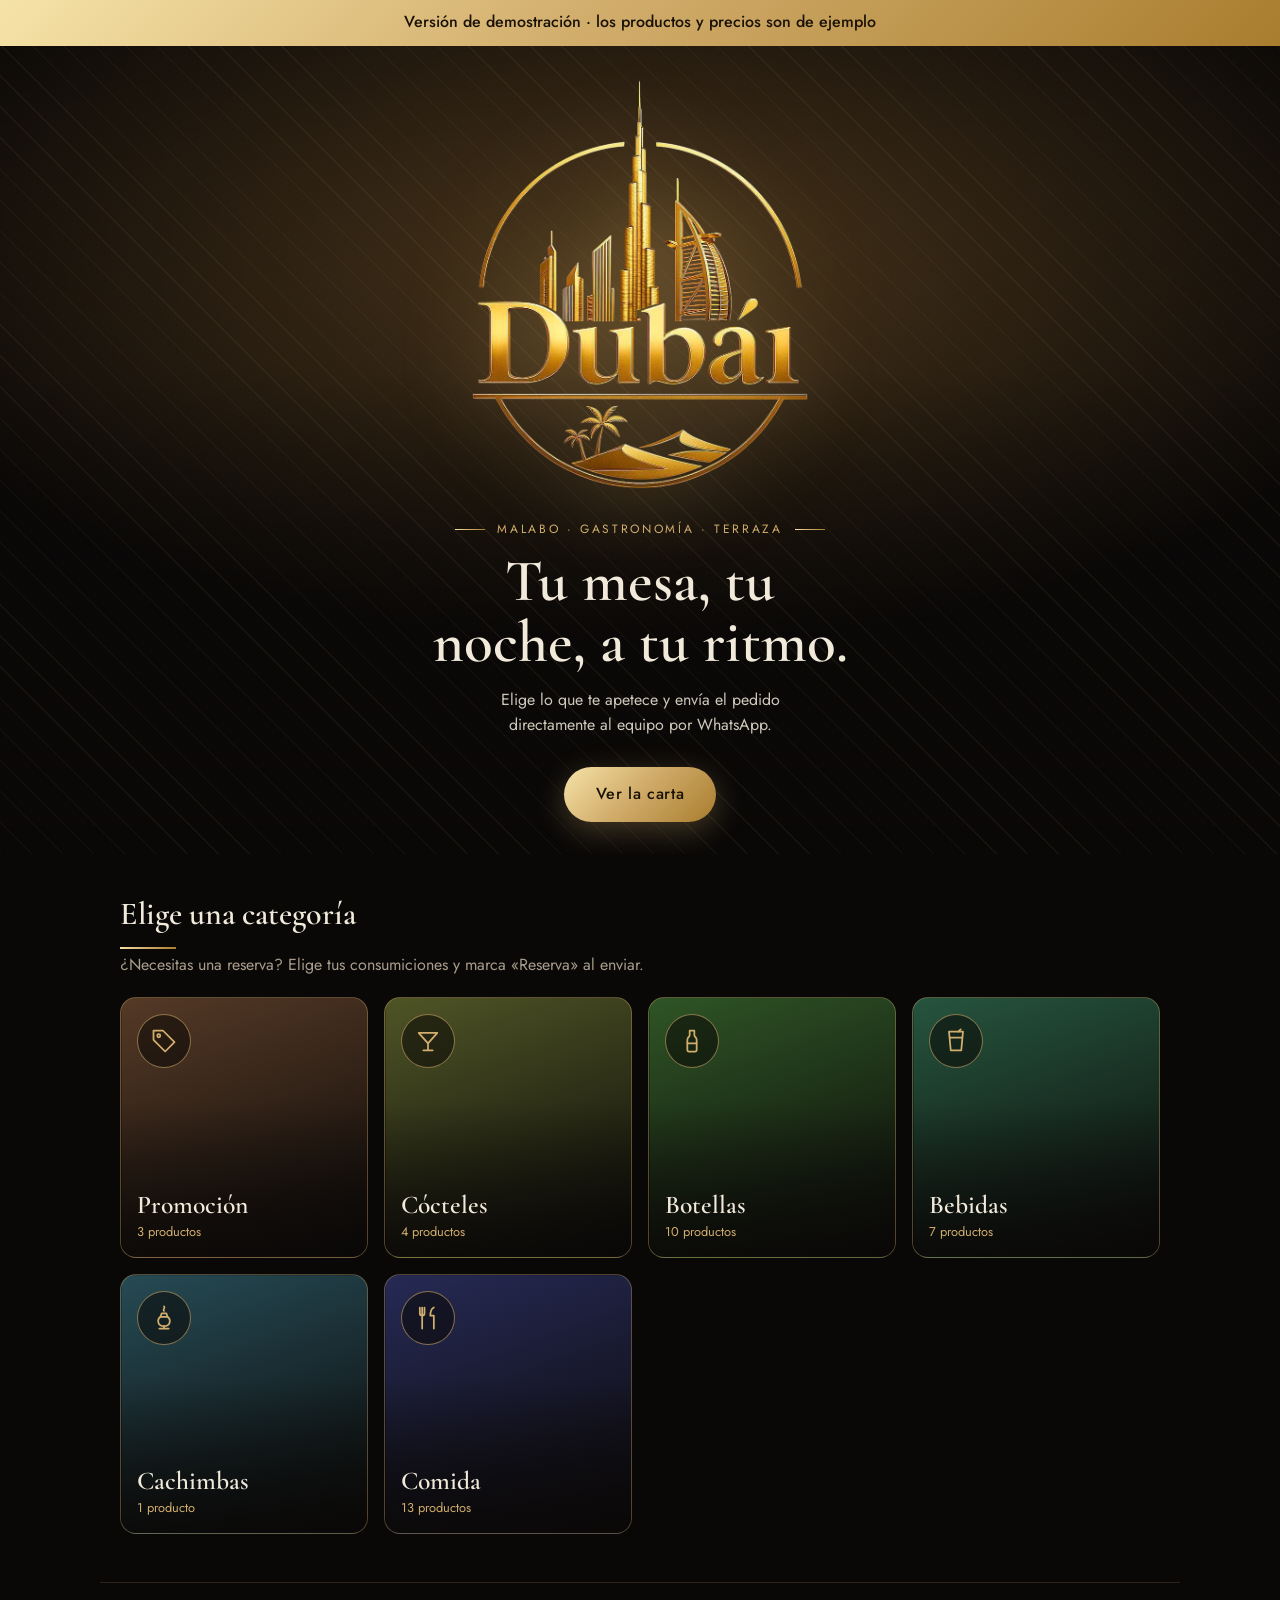
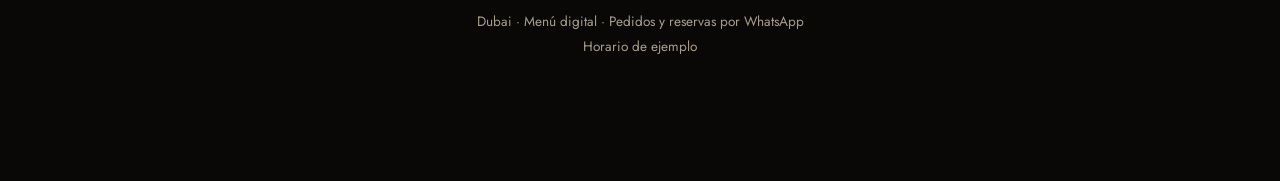
==== index.html @ 3c4e443f "Add files via upload" ====
<!DOCTYPE html>
<html lang="es">
<head>
  <meta charset="utf-8">
  <meta name="viewport" content="width=device-width, initial-scale=1, viewport-fit=cover">
  <title>Carta · Dubai · Malabo</title>
  <meta name="description" content="Carta de Dubai en Malabo: cócteles, botellas, bebidas y cachimbas. Pide o reserva por WhatsApp.">
  <meta name="theme-color" content="#0A0807">
  <meta name="robots" content="noindex, nofollow">
  <!-- Para que el enlace se vea con foto al compartirlo por WhatsApp, quita los comentarios y cambia la dirección por la tuya:
  <meta property="og:type" content="website"><meta property="og:title" content="Carta · Dubai">
  <meta property="og:image" content="https://TU-USUARIO.github.io/TU-REPOSITORIO/public/img/compartir.jpg">
  <meta property="og:url" content="https://TU-USUARIO.github.io/TU-REPOSITORIO/"><meta name="twitter:card" content="summary_large_image"> -->
  
  <link rel="icon" href="public/img/favicon.png">  <link rel="stylesheet" href="public/css/main.css?v=v8b7d2f9d0">
</head>
<body data-api="data/menu.json" data-ajustes="data/site.json" data-v="c90ee350">
  <noscript><p style="padding:2rem;text-align:center">Esta carta necesita JavaScript activado para mostrarse.</p></noscript>
  
  <div id="fondoCat" class="fondo-cat" aria-hidden="true" hidden><div class="capa"></div></div>

  <section id="inicio" class="hero">
    <div class="hero-in">
      <div id="logo" class="logo"><span class="marca">Dubai</span></div>
      <p class="kicker">Malabo · Gastronomía · Terraza</p>
      <p class="mesa-chip" hidden></p>
      <h1>Tu mesa, tu noche, a tu ritmo.</h1>
      <p class="sub">Elige lo que te apetece y envía el pedido directamente al equipo por WhatsApp.</p>
      <a class="btn-oro" href="#categorias">Ver la carta</a>
    </div>
  </section>

  <section id="categorias" class="bloque">
    <h2>Elige una categoría</h2>
    <p class="aviso">¿Necesitas una reserva? Elige tus consumiciones y marca «Reserva» al enviar.</p>
    <div id="tiles" class="tiles"><p class="estado">Cargando la carta…</p></div>
  </section>

  <section id="vista" class="bloque" hidden>
    <div class="topbar">
      <button class="atras" id="atras" aria-label="Volver a categorías">‹</button>
      <div class="tit"><p class="migas" id="migas" hidden></p><h2 id="tituloCat"></h2></div><span class="mesa-chip" hidden></span>
    </div>
    <nav class="chips" id="chips" aria-label="Categorías"></nav>
    <div id="lista" aria-live="polite"></div>
  </section>

  <footer class="pie">
    <p>Dubai · Menú digital · Pedidos y reservas por WhatsApp</p>
          </footer>

  <button class="barra-carrito" id="abrirCarrito" hidden>
    <span id="barraCantidad"></span><span>Ver pedido</span><strong id="barraTotal"></strong>
  </button>

  <div class="velo" id="velo" hidden></div>
  <aside class="panel" id="panel" role="dialog" aria-modal="true" aria-labelledby="tituloPanel" hidden>
    <div class="panel-cab"><h2 id="tituloPanel">Tu pedido</h2><button class="cerrar" id="cerrarCarrito" aria-label="Cerrar">✕</button></div>
    <p class="mesa-aviso" id="mesaAviso"></p>
    <ul class="lineas" id="lineas"></ul>
    <p class="total">Total <strong id="total"></strong></p>
    <div class="form">
      <label id="lblTipo">Tipo
        <select id="tipo"><option value="pedido">Pedido en el local</option><option value="reserva">Reserva</option></select>
      </label>
      <label data-modo="pedido" hidden>¿Dónde estás? <input id="ubicacion" maxlength="40" placeholder="Mesa 4, barra, de pie…"></label>
      <label data-modo="reserva" hidden>Fecha y hora <input id="fecha" type="datetime-local"></label>
      <label data-modo="reserva" hidden>Personas <input id="personas" type="number" min="1" max="50" value="2"></label>
      <label>Notas (opcional) <textarea id="notas" rows="2" placeholder="Alergias, sin hielo, algo que debamos saber…"></textarea></label>
    </div>
    <p class="error" id="error" role="alert" hidden></p>
    <button class="enviar" id="enviar">Enviar por WhatsApp</button>
    <button class="vaciar" id="vaciar">Vaciar pedido</button>
  </aside>
  <aside class="panel" id="selector" role="dialog" aria-modal="true" aria-labelledby="selTitulo" hidden>
    <div class="panel-cab"><h2 id="selTitulo"></h2><button class="cerrar" id="cerrarSel" aria-label="Cerrar">✕</button></div>
    <p class="aviso" id="selProducto"></p>
    <ul class="lineas" id="selLista"></ul>
    <button class="enviar" id="selListo">Listo</button>
  </aside>
  <script src="public/js/demo.js?v=7b2e28d3"></script>
</body>
</html>
---- public/css/main.css ----
@font-face{font-family:Cormorant;font-weight:500;font-display:swap;src:url(../fonts/cormorant-garamond-latin-500-normal.woff2) format("woff2")}
@font-face{font-family:Cormorant;font-weight:600;font-display:swap;src:url(../fonts/cormorant-garamond-latin-600-normal.woff2) format("woff2")}
@font-face{font-family:Jost;font-weight:400;font-display:swap;src:url(../fonts/jost-latin-400-normal.woff2) format("woff2")}
@font-face{font-family:Jost;font-weight:500;font-display:swap;src:url(../fonts/jost-latin-500-normal.woff2) format("woff2")}
:root{--noche:#0A0807;--capa:#15110E;--linea:#2b231b;--marfil:#F1E9DA;--suave:#a89d8c;--oro:#D2AE6D;--oro-t:#1a1206;--r:16px;
--serif:Cormorant,"Iowan Old Style",Georgia,serif;--sans:Jost,system-ui,-apple-system,"Segoe UI",sans-serif}
*{box-sizing:border-box}
html{scroll-behavior:smooth;scroll-padding-top:12px}
body{margin:0;background:var(--noche);color:var(--marfil);font:400 16px/1.55 var(--sans);padding-bottom:96px}
:focus-visible{outline:2px solid var(--oro);outline-offset:3px}
[hidden]{display:none!important}
h1,h2,h3{font-family:var(--serif);font-weight:600;margin:0}

.hero{min-height:88svh;display:grid;place-items:center;text-align:center;padding:2rem 1.5rem;
 background:linear-gradient(180deg,rgba(10,8,7,.55),rgba(10,8,7,.35) 45%,var(--noche)),radial-gradient(120% 80% at 50% 0,#4a3519,var(--noche) 70%)}
.hero-in{max-width:560px}
.logo{margin-bottom:1.4rem}
.logo img{max-width:200px;max-height:110px;width:auto;height:auto}
.marca{font:600 clamp(2.4rem,11vw,3.6rem)/1 var(--serif);letter-spacing:.06em;color:var(--oro)}
.kicker{margin:0 0 .8rem;color:var(--suave);letter-spacing:.12em;font-size:.85rem}
.hero h1{font-size:clamp(2.3rem,9vw,3.7rem);line-height:1.02;margin-bottom:1rem}
.sub{color:var(--marfil);opacity:.85;margin:0 auto 1.8rem;max-width:40ch}
.btn-oro{display:inline-block;background:var(--oro);color:var(--oro-t);padding:.95rem 2rem;border-radius:99px;text-decoration:none;font-weight:500}

.bloque{max-width:760px;margin:0 auto;padding:2.2rem 1.25rem 0}
.bloque>h2{font-size:2rem;margin-bottom:.3rem}
.aviso{color:var(--suave);margin:0 0 1.2rem}
.estado{color:var(--suave)}
.tiles{display:grid;grid-template-columns:1fr 1fr;gap:.8rem}
.tile{position:relative;aspect-ratio:4/3;border:1px solid var(--linea);border-radius:var(--r);overflow:hidden;cursor:pointer;display:flex;align-items:flex-end;padding:.9rem;text-align:left;color:var(--marfil);font:inherit;
 background:linear-gradient(160deg,hsl(var(--h,30) 38% 24%),var(--noche)) center/cover}
.tile::after{content:"";position:absolute;inset:0;background:linear-gradient(0deg,rgba(10,8,7,.85),transparent 60%)}
.tile span{position:relative;z-index:1;font:600 1.45rem/1.1 var(--serif)}
.tile small{display:block;font:400 .8rem var(--sans);color:var(--oro);margin-top:.2rem}
.tile:active{transform:scale(.98)}
@media(min-width:620px){.tiles{grid-template-columns:repeat(3,1fr)}}

.topbar{display:flex;align-items:center;gap:.6rem;margin-bottom:.8rem}
.topbar h2{font-size:2rem}
.atras{width:44px;height:44px;border-radius:50%;border:1px solid var(--linea);background:var(--capa);color:var(--oro);font-size:1.7rem;line-height:1;cursor:pointer}
.chips{position:sticky;top:0;z-index:5;display:flex;gap:.5rem;overflow-x:auto;padding:.7rem 0;background:var(--noche);scrollbar-width:none;border-bottom:1px solid var(--linea)}
.chips::-webkit-scrollbar{display:none}
.chips button{flex:none;border:1px solid var(--linea);background:transparent;color:var(--marfil);padding:.5rem 1.05rem;border-radius:99px;font:inherit;cursor:pointer}
.chips button[aria-pressed="true"]{background:var(--oro);border-color:var(--oro);color:var(--oro-t);font-weight:500}

.prod{display:grid;grid-template-columns:84px 1fr auto;gap:.9rem;align-items:center;padding:1rem 0;border-bottom:1px solid var(--linea)}
.prod.sin-foto{grid-template-columns:1fr auto}
.prod img{width:84px;height:84px;object-fit:cover;border-radius:var(--r);background:var(--capa)}
.prod h3{font-size:1.3rem;line-height:1.15}
.prod p{margin:.2rem 0 0;color:var(--suave);font-size:.9rem}
.precio{display:block;margin-top:.35rem;color:var(--oro);font-weight:500}
.cant{display:flex;align-items:center;gap:.45rem}
.cant button{width:40px;height:40px;border-radius:50%;border:1px solid var(--oro);background:transparent;color:var(--oro);font-size:1.3rem;line-height:1;cursor:pointer}
.cant button.mas{background:var(--oro);color:var(--oro-t)}
.cant span{min-width:1.6ch;text-align:center;font-weight:500}

.pie{max-width:760px;margin:3rem auto 0;padding:1.5rem 1.25rem;color:var(--suave);font-size:.85rem;text-align:center;border-top:1px solid var(--linea)}

.barra-carrito{position:fixed;left:1rem;right:1rem;bottom:calc(1rem + env(safe-area-inset-bottom,0px));max-width:728px;margin:0 auto;display:flex;justify-content:space-between;align-items:center;gap:1rem;background:var(--oro);color:var(--oro-t);border:0;border-radius:99px;padding:1rem 1.4rem;font:500 1rem var(--sans);cursor:pointer;box-shadow:0 10px 30px rgba(0,0,0,.55);z-index:8}
.velo{position:fixed;inset:0;background:rgba(0,0,0,.65);z-index:9}
.panel{position:fixed;left:0;right:0;bottom:0;max-height:92vh;overflow-y:auto;background:var(--capa);border-radius:24px 24px 0 0;padding:1.25rem;z-index:10;max-width:760px;margin:0 auto;border:1px solid var(--linea)}
.panel-cab{display:flex;justify-content:space-between;align-items:center}
.panel h2{font-size:1.8rem}
.cerrar{background:none;border:0;color:var(--marfil);font-size:1.3rem;width:44px;height:44px;cursor:pointer}
.lineas{list-style:none;margin:.5rem 0;padding:0}
.lineas li{display:flex;justify-content:space-between;align-items:center;gap:.75rem;padding:.65rem 0;border-bottom:1px solid var(--linea)}
.lineas .n{flex:1}.lineas small{display:block;color:var(--suave)}
.total{display:flex;justify-content:space-between;font-size:1.2rem;margin:.8rem 0}
.total strong{color:var(--oro)}
.form{display:grid;gap:.7rem}
.form label{display:grid;gap:.25rem;font-size:.9rem;color:var(--suave)}
.form input,.form select,.form textarea{background:var(--noche);color:var(--marfil);border:1px solid var(--linea);border-radius:12px;padding:.75rem;font:inherit}
.error{color:#ff9d9d;margin:.6rem 0 0}
.enviar{width:100%;margin-top:1rem;padding:1rem;border:0;border-radius:99px;background:var(--oro);color:var(--oro-t);font:500 1rem var(--sans);cursor:pointer}
.vaciar{width:100%;margin-top:.5rem;padding:.7rem;background:none;border:0;color:var(--suave);font:inherit;cursor:pointer;text-decoration:underline}
@media(prefers-reduced-motion:no-preference){.panel{animation:sube .22s ease-out}@keyframes sube{from{transform:translateY(30px);opacity:0}}}
@media(prefers-reduced-motion:reduce){html{scroll-behavior:auto}}

/* ===== v2: aspecto más vivo ===== */
:root{--grad:linear-gradient(135deg,#f6e3a8,#d2ae6d 45%,#a97d2e)}
body{background:var(--noche) radial-gradient(60% 40% at 50% 0,rgba(210,174,109,.10),transparent 70%) no-repeat}
.hero{position:relative;overflow:hidden;background:linear-gradient(180deg,rgba(10,8,7,.3),rgba(10,8,7,.15) 40%,var(--noche)),radial-gradient(90% 70% at 50% 25%,#5a4120,#0A0807 70%)}
.hero::before{content:"";position:absolute;inset:0;opacity:.07;background:repeating-linear-gradient(45deg,#d2ae6d 0 1px,transparent 1px 22px)}
.hero-in{position:relative;animation:entra .9s ease-out both}
.logo img{width:min(70vw,290px);max-width:none;max-height:none;filter:drop-shadow(0 8px 40px rgba(210,174,109,.35))}
.kicker{display:flex;align-items:center;justify-content:center;gap:.8rem;text-transform:uppercase;font-size:.75rem;letter-spacing:.22em;color:var(--oro)}
.kicker::before,.kicker::after{content:"";width:30px;height:1px;background:var(--grad)}
.btn-oro,.cant button.mas,.enviar,.barra-carrito{background:var(--grad)}
.btn-oro{box-shadow:0 8px 30px rgba(210,174,109,.3);letter-spacing:.04em;font-weight:500}
.bloque>h2::after{content:"";display:block;width:56px;height:2px;background:var(--grad);margin-top:.5rem}
.tiles{gap:1rem}
.tile{aspect-ratio:1/1.05;flex-direction:column;justify-content:space-between;align-items:flex-start;padding:1rem;border-color:rgba(210,174,109,.35);transition:transform .25s,border-color .25s,box-shadow .25s}
.tile:hover{transform:translateY(-4px);border-color:var(--oro);box-shadow:0 12px 34px rgba(210,174,109,.18)}
.tile .ico{position:relative;z-index:1;width:54px;height:54px;border-radius:50%;display:grid;place-items:center;border:1px solid rgba(210,174,109,.6);background:rgba(10,8,7,.55);color:var(--oro)}
.tile .ico svg{width:28px;height:28px;fill:none;stroke:currentColor;stroke-width:1.5;stroke-linecap:round;stroke-linejoin:round}
.tile .nom{position:relative;z-index:1;font:600 1.6rem/1.05 var(--serif)}
.prod{background:linear-gradient(180deg,rgba(255,255,255,.04),rgba(255,255,255,.01));border:1px solid var(--linea);border-radius:var(--r);padding:.9rem;margin:.7rem 0}
.prod img{box-shadow:0 0 0 1px rgba(210,174,109,.5)}
.precio{font:600 1.3rem var(--serif);background:var(--grad);-webkit-background-clip:text;background-clip:text;color:transparent}
.btn-elegir{border:1px solid var(--oro);background:transparent;color:var(--oro);padding:.65rem 1rem;border-radius:99px;font:500 .95rem var(--sans);cursor:pointer;white-space:nowrap}
.panel .aviso{color:var(--oro);margin:.4rem 0 0}
.rev{opacity:0;transform:translateY(16px);transition:opacity .6s,transform .6s}.rev.in{opacity:1;transform:none}
@keyframes entra{from{opacity:0;transform:translateY(18px)}}
@media(prefers-reduced-motion:reduce){.rev{opacity:1;transform:none;transition:none}.hero-in{animation:none}}

/* ===== v3: ajuste a todas las pantallas ===== */
body{overflow-x:clip}
img,svg{max-width:100%}
.cant .btn-elegir{width:auto;height:auto;min-height:44px;padding:.6rem 1.1rem;border-radius:99px;font:500 .95rem/1.1 var(--sans);background:transparent;color:var(--oro)}
.prod{grid-template-columns:84px minmax(0,1fr) auto}
.prod.sin-foto{grid-template-columns:minmax(0,1fr) auto}
.prod>div{min-width:0}
.chips{margin:0 -1.25rem;padding-left:1.25rem;padding-right:1.25rem}
.form{grid-template-columns:minmax(0,1fr)}
.form input,.form select,.form textarea{width:100%}
@media(max-width:480px){
  .prod{grid-template-columns:72px minmax(0,1fr)}
  .prod.sin-foto{grid-template-columns:minmax(0,1fr)}
  .prod img{width:72px;height:72px}
  .prod .cant{grid-column:1/-1;justify-content:flex-end}
}
@media(min-width:900px){
  .bloque,.pie{max-width:1080px}
  .tiles{grid-template-columns:repeat(4,1fr)}
  #lista{display:grid;grid-template-columns:1fr 1fr;gap:0 1.6rem}
  .logo img{width:340px}
  .barra-carrito{max-width:520px}
  .panel{max-width:560px;left:50%;right:auto;top:50%;bottom:auto;transform:translate(-50%,-50%);border-radius:24px;max-height:88vh;animation-name:aparece}
  @keyframes aparece{from{opacity:0}}
}
@media(max-width:480px){.kicker{letter-spacing:.14em;font-size:.7rem}.kicker::before,.kicker::after{width:18px}}
.hero h1,.sub{text-wrap:balance}

.aviso-top{background:var(--grad);color:var(--oro-t);text-align:center;padding:.65rem 1rem;font-weight:500}
.pie p{margin:.25rem 0}.pie a{color:var(--oro)}

/* ===== v4: fondo suave por categoría ===== */
.fondo-cat{position:fixed;inset:0;z-index:-1;pointer-events:none}
.fondo-cat::after{content:"";position:absolute;inset:0;background:linear-gradient(180deg,var(--noche),rgba(10,8,7,0) 26%,rgba(10,8,7,0) 60%,var(--noche))}
.fondo-cat .capa{position:absolute;inset:0;opacity:0;transition:opacity .6s;background-position:center;background-size:280px}
.fondo-cat .capa.on{opacity:.2}
.fondo-cat .capa.foto{background-size:cover;background-repeat:no-repeat;filter:saturate(.75)}
.fondo-cat .capa.foto.on{opacity:.3}
@media(prefers-reduced-motion:reduce){.fondo-cat .capa{transition:none}}
.fondo-cat .capa.art-cocteles{background-image:url("data:image/svg+xml,%3Csvg xmlns='http://www.w3.org/2000/svg' width='280' height='280' viewBox='0 0 280 280'%3E%3Cg fill='none' stroke='%23D2AE6D' stroke-width='1.5' stroke-linecap='round' stroke-linejoin='round'%3E%3Cg transform='translate(20 24) rotate(-12) scale(1)'%3E%3Cpath d='M0 0h40l-20 26z'/%3E%3Cpath d='M20 26v28M7 54h26'/%3E%3Ccircle cx='26' cy='7' r='2.5'/%3E%3C/g%3E%3Cg transform='translate(170 40) rotate(14) scale(0.9)'%3E%3Cpath d='M0 0h40l-20 26z'/%3E%3Cpath d='M20 26v28M7 54h26'/%3E%3Ccircle cx='26' cy='7' r='2.5'/%3E%3C/g%3E%3Cg transform='translate(60 190) rotate(8) scale(0.8)'%3E%3Cpath d='M0 0h40l-20 26z'/%3E%3Cpath d='M20 26v28M7 54h26'/%3E%3Ccircle cx='26' cy='7' r='2.5'/%3E%3C/g%3E%3Cg transform='translate(115 140) rotate(0) scale(1)'%3E%3Ccircle r='13'/%3E%3Ccircle r='9'/%3E%3Cpath d='M0-9V9M-9 0H9M-6.4-6.4L6.4 6.4M6.4-6.4L-6.4 6.4'/%3E%3C/g%3E%3Cg transform='translate(235 205) rotate(0) scale(0.8)'%3E%3Ccircle r='13'/%3E%3Ccircle r='9'/%3E%3Cpath d='M0-9V9M-9 0H9M-6.4-6.4L6.4 6.4M6.4-6.4L-6.4 6.4'/%3E%3C/g%3E%3Cg transform='translate(130 50) rotate(0) scale(1)'%3E%3Cpath d='M0-7V7M-7 0H7'/%3E%3C/g%3E%3Cg transform='translate(250 120) rotate(0) scale(1)'%3E%3Cpath d='M0-7V7M-7 0H7'/%3E%3C/g%3E%3Cg transform='translate(30 130) rotate(0) scale(1)'%3E%3Cpath d='M0-7V7M-7 0H7'/%3E%3C/g%3E%3Cg transform='translate(160 250) rotate(0) scale(1)'%3E%3Cpath d='M0-7V7M-7 0H7'/%3E%3C/g%3E%3C/g%3E%3C/svg%3E")}
.fondo-cat .capa.art-botellas{background-image:url("data:image/svg+xml,%3Csvg xmlns='http://www.w3.org/2000/svg' width='280' height='280' viewBox='0 0 280 280'%3E%3Cg fill='none' stroke='%23D2AE6D' stroke-width='1.5' stroke-linecap='round' stroke-linejoin='round'%3E%3Cg transform='translate(24 20) rotate(-8) scale(0.9)'%3E%3Cpath d='M12 0h14v16c0 5 10 7 10 20v52a5 5 0 0 1-5 5H7a5 5 0 0 1-5-5V36c0-13 10-15 10-20z'/%3E%3Cpath d='M2 52h34M2 78h34'/%3E%3C/g%3E%3Cg transform='translate(135 26) rotate(10) scale(1)'%3E%3Cpath d='M14 0h10v30c0 6 8 10 8 22v46a4 4 0 0 1-4 4H10a4 4 0 0 1-4-4V52c0-12 8-16 8-22z'/%3E%3Cpath d='M6 66h26'/%3E%3C/g%3E%3Cg transform='translate(215 125) rotate(6) scale(0.85)'%3E%3Cpath d='M12 0h14v16c0 5 10 7 10 20v52a5 5 0 0 1-5 5H7a5 5 0 0 1-5-5V36c0-13 10-15 10-20z'/%3E%3Cpath d='M2 52h34M2 78h34'/%3E%3C/g%3E%3Cg transform='translate(45 160) rotate(-6) scale(0.9)'%3E%3Cpath d='M14 0h10v30c0 6 8 10 8 22v46a4 4 0 0 1-4 4H10a4 4 0 0 1-4-4V52c0-12 8-16 8-22z'/%3E%3Cpath d='M6 66h26'/%3E%3C/g%3E%3Cg transform='translate(120 195) rotate(0) scale(1)'%3E%3Cpath d='M0-7V7M-7 0H7'/%3E%3C/g%3E%3Cg transform='translate(95 120) rotate(0) scale(1)'%3E%3Cpath d='M0-7V7M-7 0H7'/%3E%3C/g%3E%3Cg transform='translate(250 40) rotate(0) scale(1)'%3E%3Cpath d='M0-7V7M-7 0H7'/%3E%3C/g%3E%3C/g%3E%3C/svg%3E")}
.fondo-cat .capa.art-bebidas{background-image:url("data:image/svg+xml,%3Csvg xmlns='http://www.w3.org/2000/svg' width='280' height='280' viewBox='0 0 280 280'%3E%3Cg fill='none' stroke='%23D2AE6D' stroke-width='1.5' stroke-linecap='round' stroke-linejoin='round'%3E%3Cg transform='translate(24 40) rotate(-6) scale(1)'%3E%3Cpath d='M0 0h34l-4 56H4z'/%3E%3Cpath d='M2 14h30M22 0l8-16'/%3E%3C/g%3E%3Cg transform='translate(175 60) rotate(8) scale(0.9)'%3E%3Cpath d='M0 0h34l-4 56H4z'/%3E%3Cpath d='M2 14h30M22 0l8-16'/%3E%3C/g%3E%3Cg transform='translate(65 185) rotate(5) scale(0.8)'%3E%3Cpath d='M0 0h34l-4 56H4z'/%3E%3Cpath d='M2 14h30M22 0l8-16'/%3E%3C/g%3E%3Cg transform='translate(115 150) rotate(20) scale(1)'%3E%3Crect width='14' height='14' rx='2'/%3E%3C/g%3E%3Cg transform='translate(235 185) rotate(-15) scale(1)'%3E%3Crect width='14' height='14' rx='2'/%3E%3C/g%3E%3Cg transform='translate(140 20) rotate(0) scale(1)'%3E%3Ccircle r='3'/%3E%3C/g%3E%3Cg transform='translate(105 95) rotate(0) scale(1)'%3E%3Ccircle r='3'/%3E%3C/g%3E%3Cg transform='translate(250 125) rotate(0) scale(1)'%3E%3Ccircle r='3'/%3E%3C/g%3E%3Cg transform='translate(20 150) rotate(0) scale(1)'%3E%3Ccircle r='3'/%3E%3C/g%3E%3Cg transform='translate(200 250) rotate(0) scale(1)'%3E%3Ccircle r='3'/%3E%3C/g%3E%3C/g%3E%3C/svg%3E")}
.fondo-cat .capa.art-cachimbas{background-image:url("data:image/svg+xml,%3Csvg xmlns='http://www.w3.org/2000/svg' width='280' height='280' viewBox='0 0 280 280'%3E%3Cg fill='none' stroke='%23D2AE6D' stroke-width='1.5' stroke-linecap='round' stroke-linejoin='round'%3E%3Cg transform='translate(30 70) rotate(-6) scale(0.9)'%3E%3Cpath d='M14 14h16l4 12H10z'/%3E%3Cpath d='M22 26v14M12 40h20'/%3E%3Cpath d='M22 42c-18 10-16 46 0 46s18-36 0-46z'/%3E%3Cpath d='M34 44c24-2 30 18 48 16'/%3E%3Cpath d='M22 10c-6-8 6-10 0-18c-5-7 5-9 1-15'/%3E%3C/g%3E%3Cg transform='translate(185 50) rotate(8) scale(0.85)'%3E%3Cpath d='M14 14h16l4 12H10z'/%3E%3Cpath d='M22 26v14M12 40h20'/%3E%3Cpath d='M22 42c-18 10-16 46 0 46s18-36 0-46z'/%3E%3Cpath d='M34 44c24-2 30 18 48 16'/%3E%3Cpath d='M22 10c-6-8 6-10 0-18c-5-7 5-9 1-15'/%3E%3C/g%3E%3Cg transform='translate(110 185) rotate(4) scale(0.8)'%3E%3Cpath d='M14 14h16l4 12H10z'/%3E%3Cpath d='M22 26v14M12 40h20'/%3E%3Cpath d='M22 42c-18 10-16 46 0 46s18-36 0-46z'/%3E%3Cpath d='M34 44c24-2 30 18 48 16'/%3E%3Cpath d='M22 10c-6-8 6-10 0-18c-5-7 5-9 1-15'/%3E%3C/g%3E%3Cg transform='translate(240 200) rotate(0) scale(1)'%3E%3Cpath d='M0 0c10-8-8-14 2-24c8-8-4-12 2-20'/%3E%3C/g%3E%3Cg transform='translate(60 255) rotate(0) scale(0.8)'%3E%3Cpath d='M0 0c10-8-8-14 2-24c8-8-4-12 2-20'/%3E%3C/g%3E%3Cg transform='translate(150 20) rotate(0) scale(1)'%3E%3Cpath d='M0-7V7M-7 0H7'/%3E%3C/g%3E%3Cg transform='translate(255 125) rotate(0) scale(1)'%3E%3Cpath d='M0-7V7M-7 0H7'/%3E%3C/g%3E%3C/g%3E%3C/svg%3E")}
.fondo-cat .capa.art-base{background-image:url("data:image/svg+xml,%3Csvg xmlns='http://www.w3.org/2000/svg' width='280' height='280' viewBox='0 0 280 280'%3E%3Cg fill='none' stroke='%23D2AE6D' stroke-width='1.5' stroke-linecap='round' stroke-linejoin='round'%3E%3Cg transform='translate(40 40) rotate(0) scale(1)'%3E%3Cpath d='M0-14L10 0 0 14-10 0z'/%3E%3C/g%3E%3Cg transform='translate(180 30) rotate(0) scale(0.8)'%3E%3Cpath d='M0-14L10 0 0 14-10 0z'/%3E%3C/g%3E%3Cg transform='translate(110 110) rotate(0) scale(1.2)'%3E%3Cpath d='M0-14L10 0 0 14-10 0z'/%3E%3C/g%3E%3Cg transform='translate(240 140) rotate(0) scale(1)'%3E%3Cpath d='M0-14L10 0 0 14-10 0z'/%3E%3C/g%3E%3Cg transform='translate(50 190) rotate(0) scale(0.9)'%3E%3Cpath d='M0-14L10 0 0 14-10 0z'/%3E%3C/g%3E%3Cg transform='translate(190 230) rotate(0) scale(1)'%3E%3Cpath d='M0-14L10 0 0 14-10 0z'/%3E%3C/g%3E%3Cg transform='translate(140 170) rotate(0) scale(1)'%3E%3Cpath d='M0-7V7M-7 0H7'/%3E%3C/g%3E%3Cg transform='translate(260 60) rotate(0) scale(1)'%3E%3Cpath d='M0-7V7M-7 0H7'/%3E%3C/g%3E%3Cg transform='translate(15 115) rotate(0) scale(1)'%3E%3Cpath d='M0-7V7M-7 0H7'/%3E%3C/g%3E%3C/g%3E%3C/svg%3E")}

.mesa-chip{display:inline-block;margin:.2rem 0 .9rem;padding:.3rem 1rem;border:1px solid var(--oro);border-radius:99px;color:var(--oro);font:500 .9rem var(--sans);letter-spacing:.06em;background:rgba(10,8,7,.5)}
.topbar .mesa-chip{margin:0 0 0 auto}
.mesa-aviso{color:var(--oro);margin:.5rem 0}

.hero.con-foto{background:linear-gradient(180deg,rgba(10,8,7,.3),rgba(10,8,7,.15) 40%,var(--noche)),url(../img/hero.jpg) center/cover,radial-gradient(90% 70% at 50% 25%,#5a4120,#0A0807 70%)}
.fondo-cat .capa.art-licores{background-image:url("data:image/svg+xml,%3Csvg xmlns='http://www.w3.org/2000/svg' width='280' height='280' viewBox='0 0 280 280'%3E%3Cg fill='none' stroke='%23D2AE6D' stroke-width='1.5' stroke-linecap='round' stroke-linejoin='round'%3E%3Cg transform='translate(24 20) rotate(-8) scale(0.9)'%3E%3Cpath d='M12 0h14v16c0 5 10 7 10 20v52a5 5 0 0 1-5 5H7a5 5 0 0 1-5-5V36c0-13 10-15 10-20z'/%3E%3Cpath d='M2 52h34M2 78h34'/%3E%3C/g%3E%3Cg transform='translate(135 26) rotate(10) scale(1)'%3E%3Cpath d='M14 0h10v30c0 6 8 10 8 22v46a4 4 0 0 1-4 4H10a4 4 0 0 1-4-4V52c0-12 8-16 8-22z'/%3E%3Cpath d='M6 66h26'/%3E%3C/g%3E%3Cg transform='translate(215 125) rotate(6) scale(0.85)'%3E%3Cpath d='M12 0h14v16c0 5 10 7 10 20v52a5 5 0 0 1-5 5H7a5 5 0 0 1-5-5V36c0-13 10-15 10-20z'/%3E%3Cpath d='M2 52h34M2 78h34'/%3E%3C/g%3E%3Cg transform='translate(45 160) rotate(-6) scale(0.9)'%3E%3Cpath d='M14 0h10v30c0 6 8 10 8 22v46a4 4 0 0 1-4 4H10a4 4 0 0 1-4-4V52c0-12 8-16 8-22z'/%3E%3Cpath d='M6 66h26'/%3E%3C/g%3E%3Cg transform='translate(120 195) rotate(0) scale(1)'%3E%3Cpath d='M0-7V7M-7 0H7'/%3E%3C/g%3E%3Cg transform='translate(95 120) rotate(0) scale(1)'%3E%3Cpath d='M0-7V7M-7 0H7'/%3E%3C/g%3E%3Cg transform='translate(250 40) rotate(0) scale(1)'%3E%3Cpath d='M0-7V7M-7 0H7'/%3E%3C/g%3E%3C/g%3E%3C/svg%3E")}
.fondo-cat .capa.art-comida{background-image:url("data:image/svg+xml,%3Csvg xmlns='http://www.w3.org/2000/svg' width='280' height='280' viewBox='0 0 280 280'%3E%3Cg fill='none' stroke='%23D2AE6D' stroke-width='1.5' stroke-linecap='round' stroke-linejoin='round'%3E%3Cg transform='translate(48 52) rotate(0) scale(1)'%3E%3Ccircle r='22'/%3E%3Ccircle r='14'/%3E%3C/g%3E%3Cg transform='translate(150 30) rotate(10) scale(1)'%3E%3Cpath d='M-7 0v14a7 7 0 0 0 14 0V0M0 0v14M0 21v44'/%3E%3C/g%3E%3Cg transform='translate(182 44) rotate(10) scale(0.9)'%3E%3Cpath d='M0 0c8 6 8 26 0 40v26'/%3E%3C/g%3E%3Cg transform='translate(30 150) rotate(-15) scale(0.9)'%3E%3Cpath d='M0 0L46 12A48 48 0 0 1 12 46Z'/%3E%3Ccircle cx='27' cy='22' r='3'/%3E%3Ccircle cx='15' cy='33' r='3'/%3E%3C/g%3E%3Cg transform='translate(170 175) rotate(6) scale(0.85)'%3E%3Cpath d='M0 16a24 16 0 0 1 48 0z'/%3E%3Cpath d='M0 24h48'/%3E%3Cpath d='M2 32h44a4 4 0 0 1-4 6H6a4 4 0 0 1-4-6z'/%3E%3C/g%3E%3Cg transform='translate(118 150) rotate(0) scale(0.8)'%3E%3Ccircle r='22'/%3E%3Ccircle r='14'/%3E%3C/g%3E%3Cg transform='translate(110 50) rotate(0) scale(1)'%3E%3Cpath d='M0-7V7M-7 0H7'/%3E%3C/g%3E%3Cg transform='translate(250 120) rotate(0) scale(1)'%3E%3Cpath d='M0-7V7M-7 0H7'/%3E%3C/g%3E%3Cg transform='translate(20 110) rotate(0) scale(1)'%3E%3Cpath d='M0-7V7M-7 0H7'/%3E%3C/g%3E%3Cg transform='translate(220 250) rotate(0) scale(1)'%3E%3Cpath d='M0-7V7M-7 0H7'/%3E%3C/g%3E%3C/g%3E%3C/svg%3E")}

.tit{min-width:0}.migas{margin:0;color:var(--oro);font-size:.78rem;letter-spacing:.16em;text-transform:uppercase}
.subcats{display:grid;gap:.7rem;margin:.9rem 0 1.4rem}
.subcat{display:flex;align-items:center;gap:1rem;width:100%;text-align:left;padding:1rem 1.1rem;border:1px solid rgba(210,174,109,.35);border-radius:var(--r);background:linear-gradient(180deg,rgba(255,255,255,.05),rgba(255,255,255,.01));color:var(--marfil);font:inherit;cursor:pointer;transition:border-color .2s,transform .2s}
.subcat:hover{border-color:var(--oro);transform:translateY(-2px)}
.subcat .nom{flex:1;font:600 1.4rem/1.1 var(--serif)}.subcat small{color:var(--oro);font:400 .85rem var(--sans)}.subcat .chev{color:var(--oro);font-size:1.6rem;font-style:normal;line-height:1}
.sep{margin:1.6rem 0 .2rem;color:var(--suave);font:500 .85rem var(--sans);letter-spacing:.14em;text-transform:uppercase}
@media(min-width:900px){.subcats{grid-template-columns:1fr 1fr}#lista>.subcats,#lista>.sep{grid-column:1/-1}}

.pres{margin:.15rem 0 0;color:var(--suave);font-size:.85rem}

.fondo-cat .capa.art-promocion{background-image:url("data:image/svg+xml,%3Csvg xmlns='http://www.w3.org/2000/svg' width='280' height='280' viewBox='0 0 280 280'%3E%3Cg fill='none' stroke='%23D2AE6D' stroke-width='1.5' stroke-linecap='round' stroke-linejoin='round'%3E%3Cg transform='translate(24 30) rotate(-15) scale(1)'%3E%3Cpath d='M0 0h26l28 28-26 26L0 28z'/%3E%3Ccircle cx='11' cy='11' r='3'/%3E%3C/g%3E%3Cg transform='translate(150 22) rotate(10) scale(1.5)'%3E%3Ccircle cx='5' cy='5' r='4'/%3E%3Ccircle cx='19' cy='19' r='4'/%3E%3Cpath d='M22 2L2 22'/%3E%3C/g%3E%3Cg transform='translate(235 70) rotate(0) scale(1)'%3E%3Cpath d='M0-14L4.1-4.3 14.6-3.7 6.5 3 9 13.3 0 7.6-9 13.3-6.5 3-14.6-3.7-4.1-4.3Z'/%3E%3C/g%3E%3Cg transform='translate(30 165) rotate(0) scale(0.95)'%3E%3Crect y='14' width='40' height='26' rx='2'/%3E%3Cpath d='M0 24h40M20 14v26'/%3E%3Cpath d='M20 14c-8 0-12-11-6-11s6 11 6 11zm0 0c8 0 12-11 6-11s-6 11-6 11z'/%3E%3C/g%3E%3Cg transform='translate(170 160) rotate(12) scale(0.9)'%3E%3Cpath d='M0 0h26l28 28-26 26L0 28z'/%3E%3Ccircle cx='11' cy='11' r='3'/%3E%3C/g%3E%3Cg transform='translate(105 235) rotate(-8) scale(1.2)'%3E%3Ccircle cx='5' cy='5' r='4'/%3E%3Ccircle cx='19' cy='19' r='4'/%3E%3Cpath d='M22 2L2 22'/%3E%3C/g%3E%3Cg transform='translate(110 115) rotate(0) scale(0.8)'%3E%3Cpath d='M0-14L4.1-4.3 14.6-3.7 6.5 3 9 13.3 0 7.6-9 13.3-6.5 3-14.6-3.7-4.1-4.3Z'/%3E%3C/g%3E%3Cg transform='translate(255 215) rotate(0) scale(0.7)'%3E%3Cpath d='M0-14L4.1-4.3 14.6-3.7 6.5 3 9 13.3 0 7.6-9 13.3-6.5 3-14.6-3.7-4.1-4.3Z'/%3E%3C/g%3E%3Cg transform='translate(85 95) rotate(0) scale(1)'%3E%3Cpath d='M0-7V7M-7 0H7'/%3E%3C/g%3E%3Cg transform='translate(215 130) rotate(0) scale(1)'%3E%3Cpath d='M0-7V7M-7 0H7'/%3E%3C/g%3E%3Cg transform='translate(20 250) rotate(0) scale(1)'%3E%3Cpath d='M0-7V7M-7 0H7'/%3E%3C/g%3E%3C/g%3E%3C/svg%3E")}
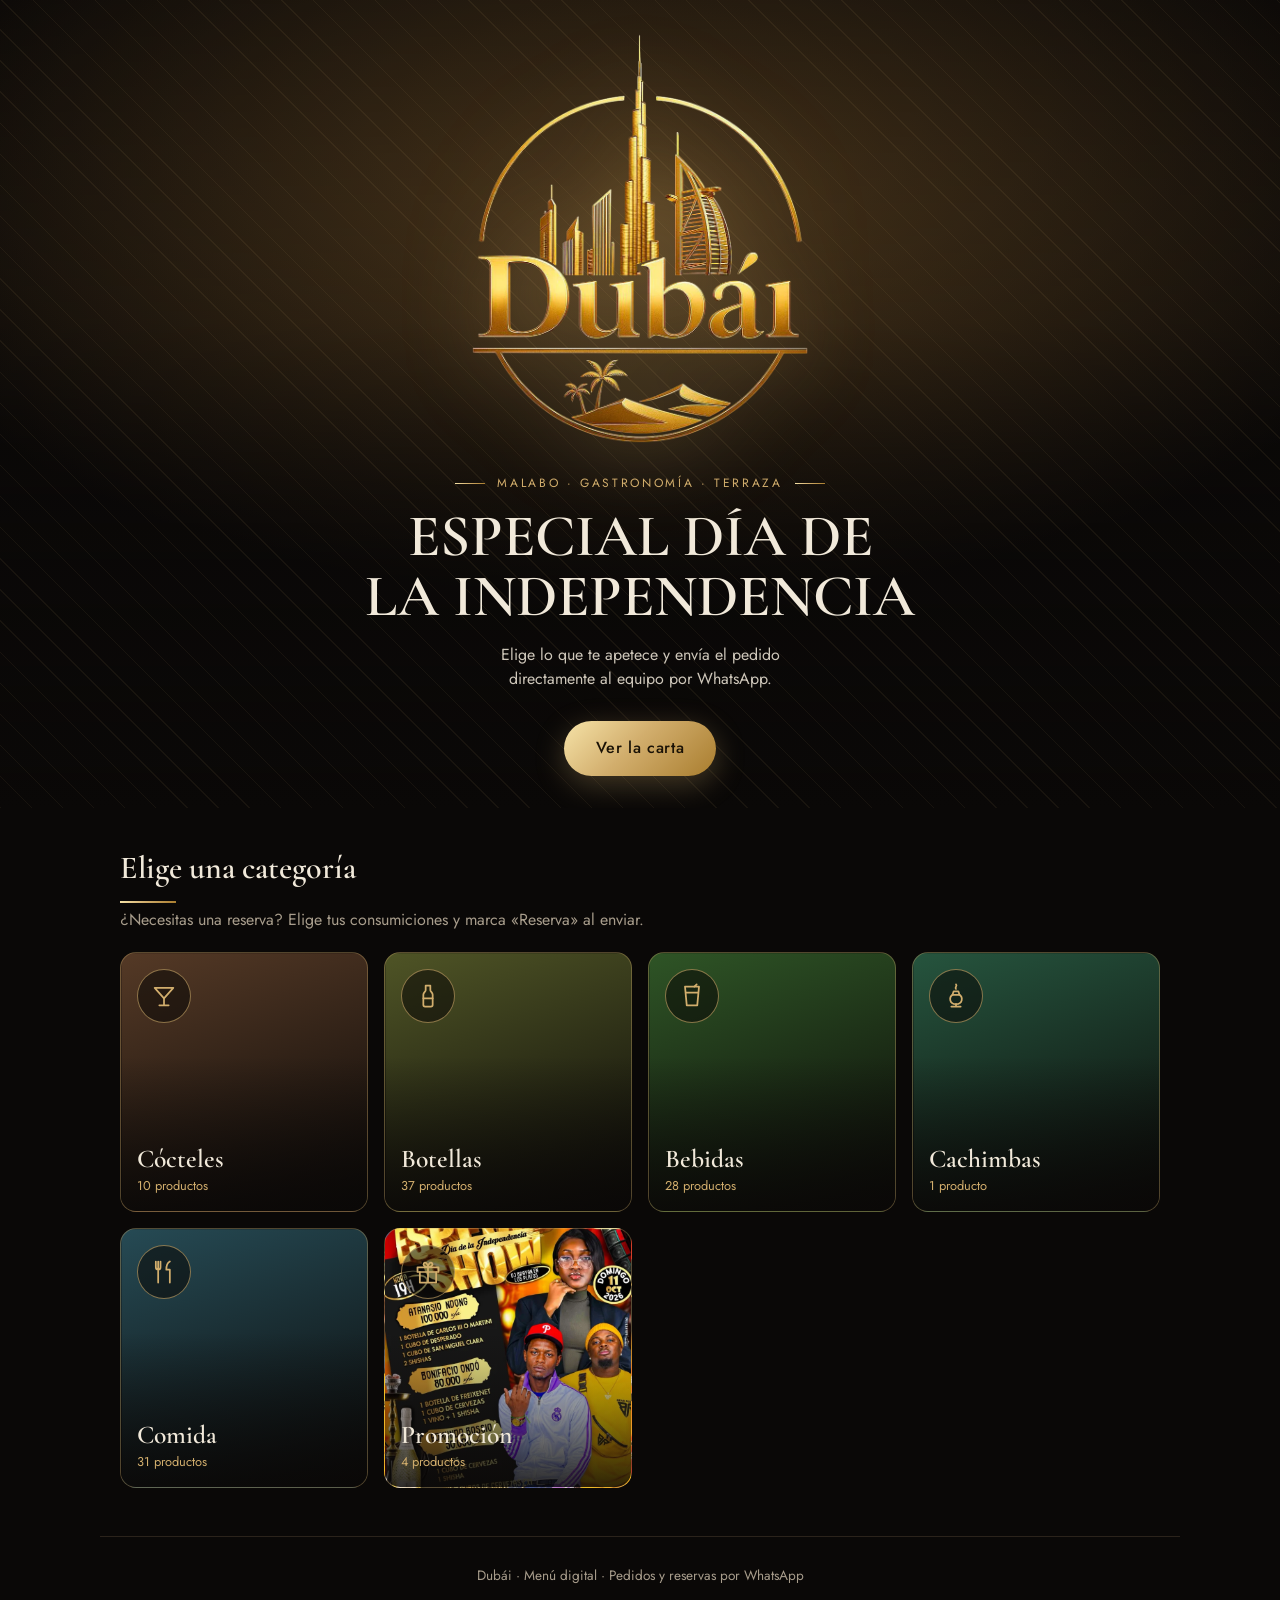
==== commit ac9f1749: "Add files via upload" ====
--- a/index.html
+++ b/index.html
@@ -3,28 +3,30 @@
 <head>
   <meta charset="utf-8">
   <meta name="viewport" content="width=device-width, initial-scale=1, viewport-fit=cover">
-  <title>Carta · Dubai · Malabo</title>
-  <meta name="description" content="Carta de Dubai en Malabo: cócteles, botellas, bebidas y cachimbas. Pide o reserva por WhatsApp.">
+  <title>Carta · Dubái · Malabo</title>
+  <meta name="description" content="Carta de Dubái en Malabo: cócteles, botellas, bebidas y cachimbas. Pide o reserva por WhatsApp.">
   <meta name="theme-color" content="#0A0807">
   <meta name="robots" content="noindex, nofollow">
   <!-- Para que el enlace se vea con foto al compartirlo por WhatsApp, quita los comentarios y cambia la dirección por la tuya:
-  <meta property="og:type" content="website"><meta property="og:title" content="Carta · Dubai">
+  <meta property="og:type" content="website"><meta property="og:title" content="Carta · Dubái">
   <meta property="og:image" content="https://TU-USUARIO.github.io/TU-REPOSITORIO/public/img/compartir.jpg">
   <meta property="og:url" content="https://TU-USUARIO.github.io/TU-REPOSITORIO/"><meta name="twitter:card" content="summary_large_image"> -->
-  
-  <link rel="icon" href="public/img/favicon.png">  <link rel="stylesheet" href="public/css/main.css?v=v8b7d2f9d0">
+  <link rel="preload" href="public/fonts/cormorant-garamond-latin-600-normal.woff2" as="font" type="font/woff2" crossorigin>
+  <link rel="icon" href="public/img/favicon.png">
+  <link rel="stylesheet" href="public/css/main.css?v=7c94aa821">
 </head>
-<body data-api="data/menu.json" data-ajustes="data/site.json" data-v="c90ee350">
+<!-- Versión estática: sin data-pedidos, así los pedidos van directos por WhatsApp (no hay servidor que los registre) -->
+<body data-api="data/menu.json" data-ajustes="data/site.json" data-v="b9090ca3">
   <noscript><p style="padding:2rem;text-align:center">Esta carta necesita JavaScript activado para mostrarse.</p></noscript>
-  
+
   <div id="fondoCat" class="fondo-cat" aria-hidden="true" hidden><div class="capa"></div></div>
 
   <section id="inicio" class="hero">
     <div class="hero-in">
-      <div id="logo" class="logo"><span class="marca">Dubai</span></div>
+      <div id="logo" class="logo"><span class="marca">Dubái</span></div>
       <p class="kicker">Malabo · Gastronomía · Terraza</p>
       <p class="mesa-chip" hidden></p>
-      <h1>Tu mesa, tu noche, a tu ritmo.</h1>
+      <h1>ESPECIAL DÍA DE LA INDEPENDENCIA</h1>
       <p class="sub">Elige lo que te apetece y envía el pedido directamente al equipo por WhatsApp.</p>
       <a class="btn-oro" href="#categorias">Ver la carta</a>
     </div>
@@ -46,8 +48,8 @@
   </section>
 
   <footer class="pie">
-    <p>Dubai · Menú digital · Pedidos y reservas por WhatsApp</p>
-          </footer>
+    <p>Dubái · Menú digital · Pedidos y reservas por WhatsApp</p>
+  </footer>
 
   <button class="barra-carrito" id="abrirCarrito" hidden>
     <span id="barraCantidad"></span><span>Ver pedido</span><strong id="barraTotal"></strong>
@@ -78,6 +80,15 @@
     <ul class="lineas" id="selLista"></ul>
     <button class="enviar" id="selListo">Listo</button>
   </aside>
+  <aside class="panel" id="confirmacion" role="dialog" aria-modal="true" aria-labelledby="confTitulo" hidden>
+    <div class="panel-cab"><h2 id="confTitulo">Pedido registrado</h2><button class="cerrar" id="cerrarConf" aria-label="Cerrar">✕</button></div>
+    <p class="conf-num" id="confNum"></p>
+    <p class="mesa-aviso" id="confAviso"></p>
+    <ul class="lineas" id="confLineas"></ul>
+    <p class="total">Total <strong id="confTotal"></strong></p>
+    <button class="enviar" id="confWa">Enviar por WhatsApp</button>
+    <button class="vaciar" id="confCerrar">Cerrar</button>
+  </aside>
   <script src="public/js/demo.js?v=7b2e28d3"></script>
 </body>
 </html>
--- a/public/css/main.css
+++ b/public/css/main.css
@@ -167,3 +167,5 @@
 .pres{margin:.15rem 0 0;color:var(--suave);font-size:.85rem}
 
 .fondo-cat .capa.art-promocion{background-image:url("data:image/svg+xml,%3Csvg xmlns='http://www.w3.org/2000/svg' width='280' height='280' viewBox='0 0 280 280'%3E%3Cg fill='none' stroke='%23D2AE6D' stroke-width='1.5' stroke-linecap='round' stroke-linejoin='round'%3E%3Cg transform='translate(24 30) rotate(-15) scale(1)'%3E%3Cpath d='M0 0h26l28 28-26 26L0 28z'/%3E%3Ccircle cx='11' cy='11' r='3'/%3E%3C/g%3E%3Cg transform='translate(150 22) rotate(10) scale(1.5)'%3E%3Ccircle cx='5' cy='5' r='4'/%3E%3Ccircle cx='19' cy='19' r='4'/%3E%3Cpath d='M22 2L2 22'/%3E%3C/g%3E%3Cg transform='translate(235 70) rotate(0) scale(1)'%3E%3Cpath d='M0-14L4.1-4.3 14.6-3.7 6.5 3 9 13.3 0 7.6-9 13.3-6.5 3-14.6-3.7-4.1-4.3Z'/%3E%3C/g%3E%3Cg transform='translate(30 165) rotate(0) scale(0.95)'%3E%3Crect y='14' width='40' height='26' rx='2'/%3E%3Cpath d='M0 24h40M20 14v26'/%3E%3Cpath d='M20 14c-8 0-12-11-6-11s6 11 6 11zm0 0c8 0 12-11 6-11s-6 11-6 11z'/%3E%3C/g%3E%3Cg transform='translate(170 160) rotate(12) scale(0.9)'%3E%3Cpath d='M0 0h26l28 28-26 26L0 28z'/%3E%3Ccircle cx='11' cy='11' r='3'/%3E%3C/g%3E%3Cg transform='translate(105 235) rotate(-8) scale(1.2)'%3E%3Ccircle cx='5' cy='5' r='4'/%3E%3Ccircle cx='19' cy='19' r='4'/%3E%3Cpath d='M22 2L2 22'/%3E%3C/g%3E%3Cg transform='translate(110 115) rotate(0) scale(0.8)'%3E%3Cpath d='M0-14L4.1-4.3 14.6-3.7 6.5 3 9 13.3 0 7.6-9 13.3-6.5 3-14.6-3.7-4.1-4.3Z'/%3E%3C/g%3E%3Cg transform='translate(255 215) rotate(0) scale(0.7)'%3E%3Cpath d='M0-14L4.1-4.3 14.6-3.7 6.5 3 9 13.3 0 7.6-9 13.3-6.5 3-14.6-3.7-4.1-4.3Z'/%3E%3C/g%3E%3Cg transform='translate(85 95) rotate(0) scale(1)'%3E%3Cpath d='M0-7V7M-7 0H7'/%3E%3C/g%3E%3Cg transform='translate(215 130) rotate(0) scale(1)'%3E%3Cpath d='M0-7V7M-7 0H7'/%3E%3C/g%3E%3Cg transform='translate(20 250) rotate(0) scale(1)'%3E%3Cpath d='M0-7V7M-7 0H7'/%3E%3C/g%3E%3C/g%3E%3C/svg%3E")}
+
+.conf-num{font:600 3.2rem/1 var(--serif);color:var(--oro);margin:.2rem 0 .6rem}
